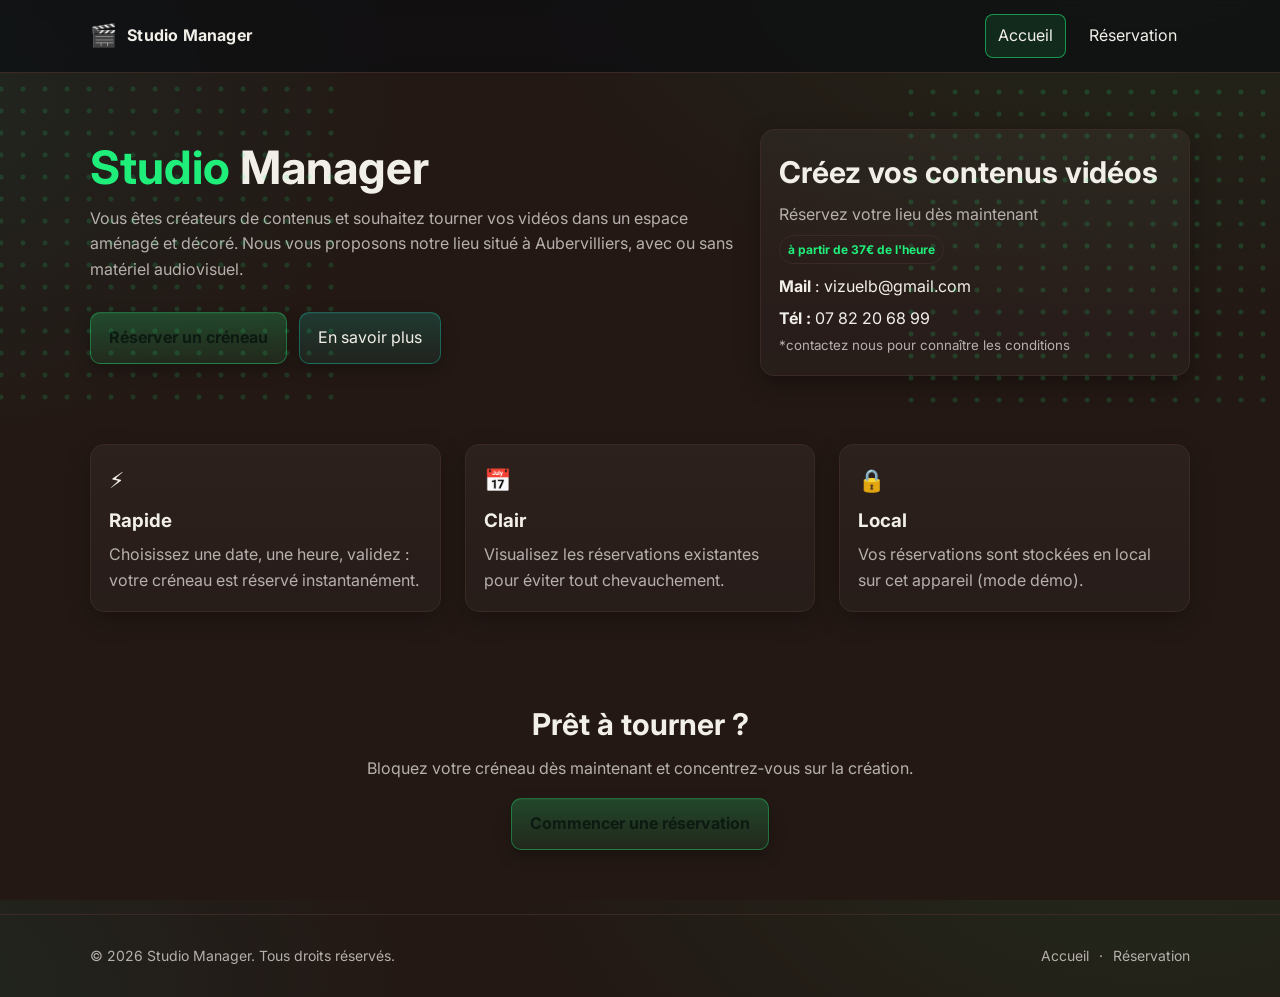
==== index.html @ d1e5f973 "Premier commit du site de réservation" ====
<!doctype html>
<html lang="fr">
<head>
  <meta charset="utf-8">
  <meta name="viewport" content="width=device-width, initial-scale=1">
  <title>Studio Manager — Accueil</title>
  <meta name="description" content="Réservez facilement des créneaux pour votre studio vidéo.">
  <link rel="preconnect" href="https://fonts.googleapis.com">
  <link rel="preconnect" href="https://fonts.gstatic.com" crossorigin>
  <link href="https://fonts.googleapis.com/css2?family=Inter:wght@400;600;700&display=swap" rel="stylesheet">
  <link rel="stylesheet" href="styles.css">
</head>
<body>
  <header class="site-header">
    <div class="container nav">
      <div class="brand">
        <span class="logo" aria-hidden="true">🎬</span>
        <span class="brand-name">Studio Manager</span>
      </div>
      <nav class="menu" aria-label="Navigation principale">
        <a class="menu-link active" href="index.html">Accueil</a>
        <a class="menu-link" href="reservation.html">Réservation</a>
      </nav>
    </div>
  </header>

  <main>
    <section class="hero">
      <div class="container hero-content">
        <div>
          <h1><span style="color:var(--primary)">Studio</span> Manager</h1>
          <p class="subtitle">Vous êtes créateurs de contenus et souhaitez tourner vos vidéos dans un espace aménagé et décoré. Nous vous proposons notre lieu situé à Aubervilliers, avec ou sans matériel audiovisuel.</p>
          <div class="hero-actions">
            <a class="btn btn-primary" href="reservation.html">Réserver un créneau</a>
            <a class="btn btn-secondary" href="#features">En savoir plus</a>
          </div>
        </div>
        <aside class="info-card">
          <h2>Créez vos contenus vidéos</h2>
          <p class="subtitle" style="margin:0 0 8px">Réservez votre lieu dès maintenant</p>
          <div class="badge price">à partir de 37€ de l'heure</div>
          <div class="contact">
            <div><strong>Mail</strong> : <a href="mailto:vizuelb@gmail.com" class="menu-link" style="padding:0">vizuelb@gmail.com</a></div>
            <div><strong>Tél :</strong> 07 82 20 68 99</div>
          </div>
          <small>*contactez nous pour connaître les conditions</small>
        </aside>
      </div>
    </section>

    <section id="features" class="features">
      <div class="container grid-3">
        <article class="card">
          <div class="card-icon" aria-hidden="true">⚡</div>
          <h3>Rapide</h3>
          <p>Choisissez une date, une heure, validez : votre créneau est réservé instantanément.</p>
        </article>
        <article class="card">
          <div class="card-icon" aria-hidden="true">📅</div>
          <h3>Clair</h3>
          <p>Visualisez les réservations existantes pour éviter tout chevauchement.</p>
        </article>
        <article class="card">
          <div class="card-icon" aria-hidden="true">🔒</div>
          <h3>Local</h3>
          <p>Vos réservations sont stockées en local sur cet appareil (mode démo).</p>
        </article>
      </div>
    </section>

    <section class="cta">
      <div class="container cta-content">
        <h2>Prêt à tourner ?</h2>
        <p>Bloquez votre créneau dès maintenant et concentrez‑vous sur la création.</p>
        <a class="btn btn-primary" href="reservation.html">Commencer une réservation</a>
      </div>
    </section>
  </main>

  <footer class="site-footer">
    <div class="container footer-content">
      <p>© <span id="year"></span> Studio Manager. Tous droits réservés.</p>
      <nav class="footer-nav">
        <a href="index.html">Accueil</a>
        <span aria-hidden="true">·</span>
        <a href="reservation.html">Réservation</a>
      </nav>
    </div>
  </footer>

  <script>
    document.getElementById('year').textContent = new Date().getFullYear();
  </script>
</body>
</html>
---- styles.css ----
/* Theme */
:root {
  /* Palette inspirée de votre image: brun sombre + vert néon */
  --bg: #231814;           /* fond principal brun */
  --card: #1c130f;         /* panneaux */
  --muted: #b6b0ac;        /* texte secondaire */
  --text: #f2efe9;         /* texte principal */
  --primary: #1fee7a;      /* vert néon */
  --primary-strong: #09cf67;/* vert plus foncé pour hover */
  --accent: #0fd6b9;       /* accent secondaire (turquoise discret) */
  --ring: #3a2a23;         /* bordures */
}

* { box-sizing: border-box; }
html, body { height: 100%; }
body {
  margin: 0;
  font-family: Inter, system-ui, -apple-system, Segoe UI, Roboto, Arial, sans-serif;
  background: radial-gradient(1100px 700px at 90% -10%, rgba(31,238,122,0.08), transparent 60%),
              radial-gradient(900px 600px at -10% 10%, rgba(15,214,185,0.08), transparent 60%),
              var(--bg);
  color: var(--text);
  line-height: 1.6;
}

/* Helpers */
.container { width: min(1100px, 92%); margin: 0 auto; }
.grid-3 { display: grid; grid-template-columns: repeat(3, 1fr); gap: 24px; }
@media (max-width: 900px) { .grid-3 { grid-template-columns: 1fr; } }

.btn {
  display: inline-flex;
  align-items: center;
  justify-content: center;
  gap: 8px;
  padding: 12px 18px;
  border-radius: 10px;
  border: 1px solid var(--ring);
  color: var(--text);
  text-decoration: none;
  background: linear-gradient(180deg, rgba(255,255,255,0.04), rgba(255,255,255,0.0));
  transition: transform .08s ease, background .2s ease, box-shadow .2s ease, border-color .2s ease;
  box-shadow: 0 6px 16px rgba(0,0,0,0.25), inset 0 1px 0 rgba(255,255,255,0.04);
}
.btn:hover { transform: translateY(-1px); border-color: #3b465a; }
.btn:active { transform: translateY(0); }
.btn-primary { background: linear-gradient(180deg, rgba(31,238,122,0.22), rgba(31,238,122,0.08)); border-color: rgba(31,238,122,0.35); color: #0d1a12; font-weight: 700; }
.btn-primary:hover { background: linear-gradient(180deg, rgba(31,238,122,0.3), rgba(228, 233, 230, 0.12)); border-color: rgba(31,238,122,0.55); }
.btn-secondary { background: linear-gradient(180deg, rgba(15,214,185,0.18), rgba(15,214,185,0.06)); border-color: rgba(15,214,185,0.35); }

/* Header */
.site-header { position: sticky; top: 0; backdrop-filter: saturate(120%) blur(8px); background: rgba(11,13,18,0.7); border-bottom: 1px solid var(--ring); z-index: 10; }
.nav { display: flex; align-items: center; justify-content: space-between; padding: 14px 0; }
.brand { display: inline-flex; align-items: center; gap: 10px; font-weight: 700; letter-spacing: .2px; }
.brand .logo { font-size: 22px; }
.brand-name { font-size: 16px; }
.menu { display: inline-flex; gap: 10px; }
.menu-link { color: var(--text); text-decoration: none; padding: 8px 12px; border-radius: 8px; border: 1px solid transparent; }
.menu-link:hover { border-color: var(--ring); }
.menu-link.active { border-color: rgba(31,238,122,0.55); background: rgba(31,238,122,0.1); }

/* Hero */
.hero { padding: 56px 0 40px; position: relative; overflow: hidden; }
.hero-content { display: grid; grid-template-columns: 1.2fr .8fr; gap: 24px; align-items: center; }
@media (max-width: 980px) { .hero-content { grid-template-columns: 1fr; text-align: left; } }
.hero h1 { font-size: clamp(30px, 3.8vw, 46px); line-height: 1.15; margin: 0 0 12px; }
.subtitle { color: var(--muted); max-width: 780px; margin: 0 0 20px; }
.hero-actions { display: inline-flex; gap: 12px; flex-wrap: wrap; margin-top: 10px; }

/* Décor: points verts façon affiche */
.hero::after {
  content: "";
  position: absolute;
  right: -140px; top: -80px; width: 520px; height: 520px;
  background: radial-gradient(circle at center, rgba(31,238,122,0.8) 2px, transparent 3px) 0 0/22px 22px;
  opacity: .2; filter: blur(.2px);
  pointer-events: none;
}
.hero::before {
  content: "";
  position: absolute; left: -120px; bottom: -100px; width: 460px; height: 460px;
  background: radial-gradient(circle at center, rgba(31,238,122,0.8) 2px, transparent 3px) 0 0/22px 22px;
  opacity: .18; filter: blur(.2px);
  pointer-events: none;
}

/* Carte infos (droite) */
.info-card { background: linear-gradient(180deg, rgba(255,255,255,0.04), rgba(255,255,255,0.02)); border: 1px solid var(--ring); border-radius: 14px; padding: 18px; box-shadow: 0 8px 24px rgba(0,0,0,0.3); }
.info-card h2 { margin: 0 0 6px; font-size: clamp(22px, 2.6vw, 30px); }
.info-card .price { color: var(--primary); font-weight: 700; }
.info-card .contact { display: grid; gap: 6px; margin-top: 10px; }
.info-card small { color: var(--muted); }

/* Features */
.features { padding: 28px 0 48px; }
.card {
  background: linear-gradient(180deg, rgba(255,255,255,0.04), rgba(255,255,255,0.02));
  border: 1px solid var(--ring);
  border-radius: 14px;
  padding: 18px;
  box-shadow: 0 8px 24px rgba(0,0,0,0.25);
}
.card-icon { font-size: 22px; }
.card h3 { margin: 8px 0 6px; }
.card p { color: var(--muted); margin: 0; }

/* CTA */
.cta { padding: 40px 0 64px; }
.cta-content { text-align: center; }
.cta-content h2 { margin: 0 0 8px; font-size: clamp(22px, 3vw, 30px); }
.cta-content p { color: var(--muted); margin: 0 0 16px; }

/* Footer */
.site-footer { border-top: 1px solid var(--ring); }
.footer-content { display: flex; align-items: center; justify-content: space-between; gap: 12px; padding: 16px 0; font-size: 14px; color: var(--muted); }
.footer-nav { display: inline-flex; gap: 10px; }
.footer-nav a { color: var(--muted); text-decoration: none; }
.footer-nav a:hover { color: var(--text); }

/* Reservation page */
.page-title { font-size: clamp(24px, 3.2vw, 34px); margin: 18px 0 8px; color: var(--primary); }
.page-subtitle { color: var(--muted); margin: 0 0 18px; }
.layout { display: grid; grid-template-columns: 1.1fr .9fr; gap: 20px; }
@media (max-width: 980px) { .layout { grid-template-columns: 1fr; } }

.panel { background: var(--card); border: 1px solid var(--ring); border-radius: 14px; padding: 16px; box-shadow: 0 8px 24px rgba(0,0,0,0.25); }
.panel h3 { margin: 0 0 12px; }

form .field { display: grid; gap: 6px; margin-bottom: 12px; }
label { font-weight: 600; font-size: 14px; }
input, select, textarea {
  width: 100%;
  padding: 12px 12px;
  border-radius: 10px;
  background: #0f141d;
  color: var(--text);
  border: 1px solid var(--ring);
}
input::placeholder, textarea::placeholder { color: #7e8898; }
textarea { min-height: 96px; resize: vertical; }

.form-actions { display: flex; gap: 10px; justify-content: flex-end; margin-top: 10px; }

.info { font-size: 14px; color: var(--muted); }
.alert { padding: 10px 12px; border-radius: 10px; border: 1px solid var(--ring); margin: 10px 0; }
.alert-success { background: rgba(34,197,94,0.12); border-color: rgba(34,197,94,0.45); }
.alert-error { background: rgba(239,68,68,0.12); border-color: rgba(239,68,68,0.45); }

.list { display: grid; gap: 8px; }
.badge { display: inline-flex; align-items: center; gap: 6px; font-size: 12px; padding: 4px 8px; border-radius: 999px; border: 1px solid var(--ring); color: var(--muted); }
.slot { display: flex; align-items: center; justify-content: space-between; gap: 12px; padding: 10px 12px; border: 1px solid var(--ring); border-radius: 10px; background: #0f141d; }
.slot .who { color: var(--muted); font-size: 13px; }

.muted { color: var(--muted); }
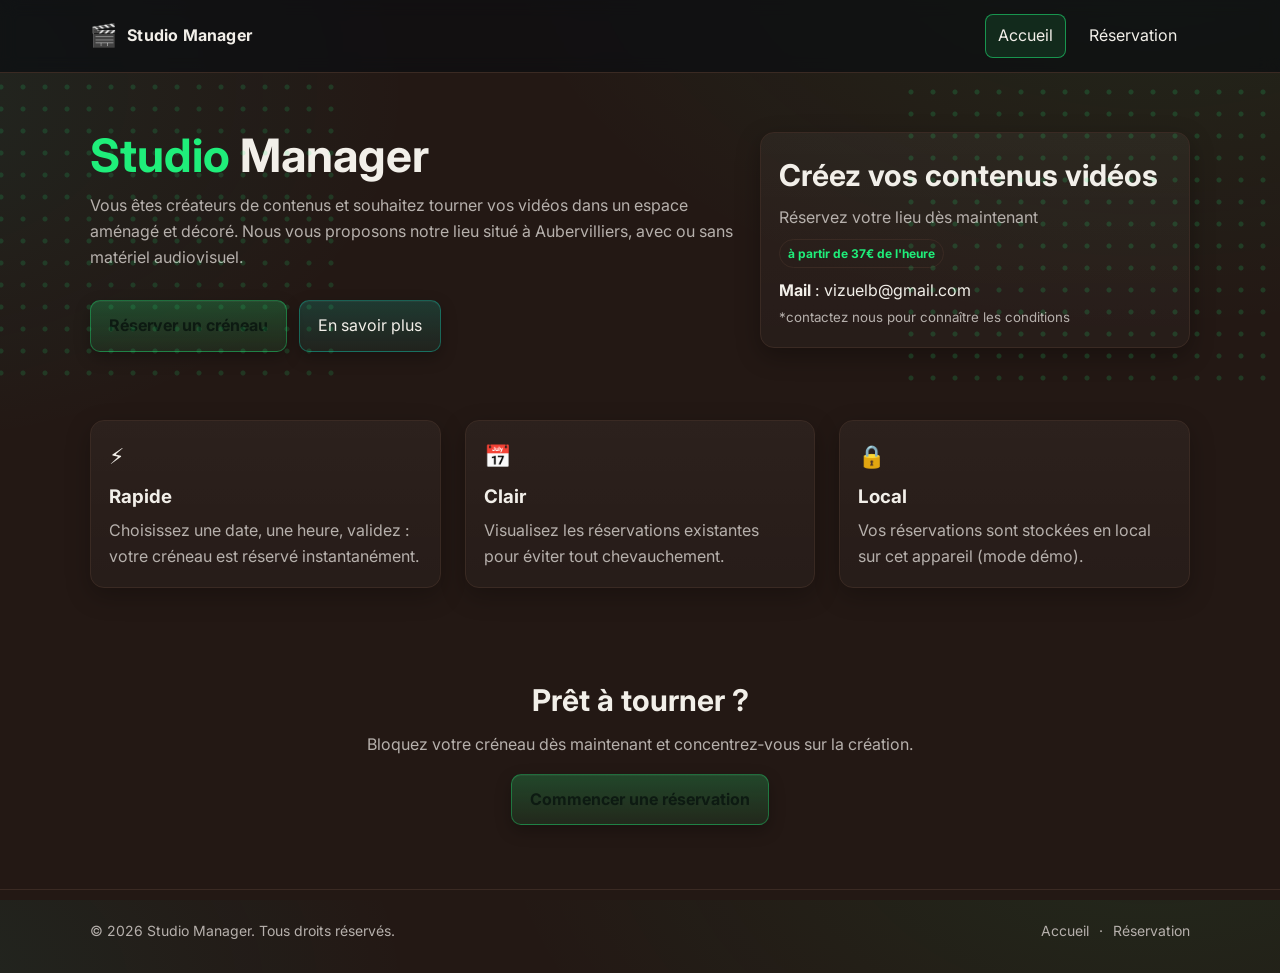
==== commit 2ac9ee48: "Modification contact" ====
--- a/index.html
+++ b/index.html
@@ -41,7 +41,6 @@
           <div class="badge price">à partir de 37€ de l'heure</div>
           <div class="contact">
             <div><strong>Mail</strong> : <a href="mailto:vizuelb@gmail.com" class="menu-link" style="padding:0">vizuelb@gmail.com</a></div>
-            <div><strong>Tél :</strong> 07 82 20 68 99</div>
           </div>
           <small>*contactez nous pour connaître les conditions</small>
         </aside>
